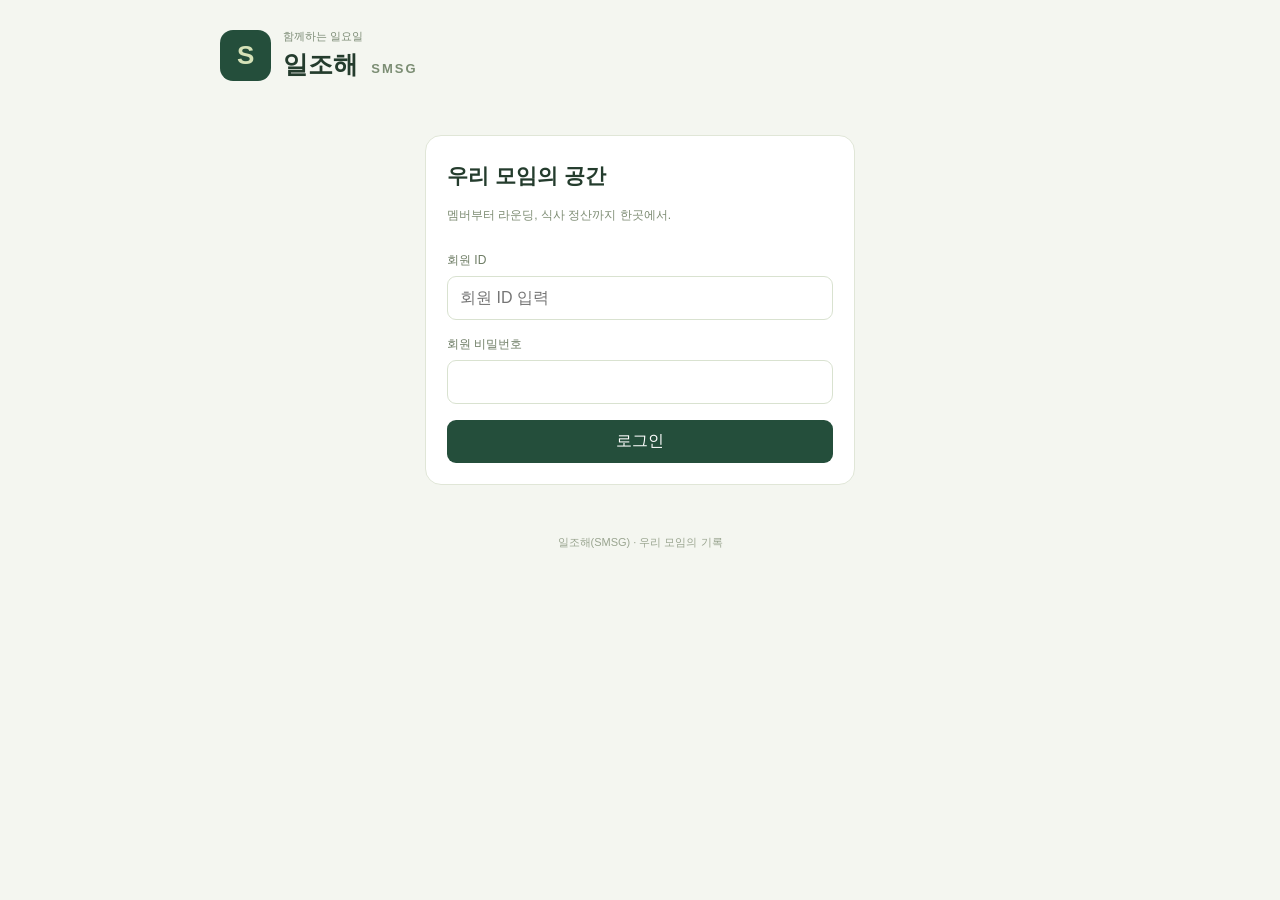
==== server-daily/static/index.html @ ca73aa0a "SMSG operating code backup 2026-11-17T16:15:00.797763+00:00" ====
<!doctype html><html lang="ko"><head><meta charset="utf-8"><meta name="viewport" content="width=device-width,initial-scale=1,viewport-fit=cover"><meta name="theme-color" content="#244e3b"><title>일조해(SMSG)</title><link rel="stylesheet" href="/static/style.css?v=photo-arrows-20261117"><script defer src="/static/app.js?v=photo-arrows-fix-20261117"></script></head><body><main><header><div class="brand">S</div><div><small>함께하는 일요일</small><h1>일조해 <span>SMSG</span></h1></div><div class="header-actions"><button id="share-link" hidden>공유 링크</button><button id="settings-button" hidden>설정</button><button id="logout" hidden>로그아웃</button></div></header><p id="welcome-user" class="welcome-user" hidden></p><section id="login" class="card"><h2>우리 모임의 공간</h2><p>멤버부터 라운딩, 식사 정산까지 한곳에서.</p><form id="loginform"><label>회원 ID<input type="text" name="username" autocomplete="username" placeholder="회원 ID 입력" required></label><label>회원 비밀번호<input type="password" name="password" autocomplete="current-password" required></label><button class="primary">로그인</button></form></section><div id="app" hidden><section class="hero"><div class="hero-kicker"><small>Sunday morning screen golf</small><div class="hero-tools"><div class="hero-tool-row"><button type="button" id="assistant-open" aria-label="AI 질문 열기">AI 질문</button><button type="button" id="photo-gallery-open" aria-label="사진첩 열기">사진첩</button></div><button type="button" id="swing-analysis-open" aria-label="스윙 분석 열기">스윙 분석</button></div></div><h2>좋은 사람들과,<br>즐거운 일요일.</h2><div><span id="membercount">0명의 멤버</span><span>모임 잔액 <b id="balance">0원</b></span></div></section><nav aria-label="주 메뉴"><button data-tab="members" class="selected">멤버</button><button data-tab="games">경기</button><button data-tab="courses">코스</button><button data-tab="meals">식대정산</button></nav><section id="content"></section></div><p id="status" role="status"></p><footer>일조해(SMSG) · 우리 모임의 기록</footer></main><dialog id="editor"><div class="dialoghead"><h2 id="dialogtitle"></h2><button id="close" aria-label="닫기">✕</button></div><form id="editform"></form></dialog><dialog id="share-dialog"><div class="dialoghead"><h2>전체 장부 공유 링크</h2><button type="button" id="share-close" aria-label="닫기">✕</button></div><p>읽기 전용 링크입니다. 링크를 가진 누구나 회원 이름·핸디·메모·참석 기록, 경기·참가자·점수·조편성, 식대 수입·지출·잔액·메모를 볼 수 있습니다.</p><p class="note">링크를 새로 만들면 이전 링크는 사용할 수 없게 됩니다. 공유 링크 메뉴에서 언제든 폐기할 수 있습니다.</p><div id="share-link-result" hidden><label>공유 주소<input id="share-url" type="url" readonly></label><button type="button" id="share-copy" class="primary full">주소 복사</button></div><div class="share-dialog-actions"><button type="button" id="share-create" class="primary">공유 링크 만들기</button><button type="button" id="share-revoke" class="delete">링크 폐기</button></div><p id="share-status" role="status"></p></dialog><dialog id="meal-image-preview" class="meal-image-preview"><div class="dialoghead"><h2>식대 정산 이미지</h2><button type="button" id="meal-image-close" aria-label="닫기">✕</button></div><p class="note">iPhone에서는 아래 버튼을 누른 뒤 공유 메뉴에서 <b>이미지 저장</b>을 선택하면 사진 앱에 저장됩니다.</p><div class="meal-image-preview-frame"><img id="meal-image-preview-img" alt="식대 정산표 미리보기"></div><div class="meal-image-preview-actions"><button type="button" id="meal-image-share" class="primary">사진 앱에 저장 / 공유</button><a id="meal-image-download" class="secondary" href="#" download>파일로 다운로드</a></div></dialog></body></html>
---- static/style.css ----
*{box-sizing:border-box}body{margin:0;background:#f4f6f0;color:#243c2d;font-family:Arial,'Apple SD Gothic Neo','Malgun Gothic',sans-serif}main{max-width:880px;margin:auto;padding:26px 20px 50px}header{display:flex;gap:12px;align-items:center;margin-bottom:26px}.brand{background:#244e3b;color:#d6e2b8;border-radius:13px;font-size:26px;padding:10px 17px;font-weight:bold}header small{color:#7c8b75;font-size:11px}h1{font-size:25px;margin:4px 0}h1 span{font-size:13px;letter-spacing:2px;margin-left:6px;color:#7b8d73}header>button{margin-left:auto;font-size:11px}.hero{background:#244e3b;color:#fff;border-radius:23px;padding:29px}.hero small{letter-spacing:3px;font-size:10px;color:#bed2a7}.hero h2{font-size:30px;line-height:1.4;font-weight:500;margin:20px 0 26px}.hero>div{border-top:1px solid #ffffff33;padding-top:18px;display:flex;justify-content:space-between;font-size:12px;color:#d6e1ce}.hero b{color:white;margin-left:8px}nav{display:grid;grid-template-columns:repeat(4,1fr);gap:5px;background:#e8ede1;padding:5px;border-radius:13px;margin:23px 0}button{font:inherit;cursor:pointer;border:1px solid #d4decc;border-radius:9px;padding:11px 13px;background:white;color:#355238}nav button{border:0;background:transparent;font-size:13px;padding:13px 3px}.selected{background:white;box-shadow:0 2px 7px #2e492014;font-weight:600}.primary{background:#244e3b;color:white;border:0}.title{display:flex;justify-content:space-between;align-items:center;margin:26px 0 17px}h2{font-size:21px;margin:0 0 10px}.title h2{margin:0}.title p,.card p{color:#7d8c73;font-size:12px;line-height:1.8}.title p{margin:6px 0 0}.cards{display:grid;grid-template-columns:1fr 1fr;gap:13px}.card{background:white;border:1px solid #e0e6d7;border-radius:16px;padding:21px}.clickable{cursor:pointer;text-align:left;width:100%}.card h3{font-size:18px;margin:5px 0 13px}.row{display:flex;justify-content:space-between;align-items:center;gap:12px}.muted{font-size:12px;color:#8b9782}.badge{background:#edf4e6;color:#53794a;padding:6px 10px;border-radius:20px;font-size:12px}.negative{background:#fff0e8;color:#aa633f}.stats{display:grid;grid-template-columns:repeat(3,1fr);gap:10px;margin-top:20px}.stats small{display:block;color:#8b9682;font-size:10px;margin-bottom:6px}.stats b{font-size:14px;font-weight:550}.empty{padding:35px 20px;text-align:center;color:#86957d;border:1px dashed #cedbc5;border-radius:15px;line-height:1.8}.rank{font-size:12px;color:#93a186}.big{font-size:29px;font-weight:600}label{display:flex;flex-direction:column;gap:7px;color:#6d7c64;font-size:12px;margin-bottom:16px}input,select,textarea{font:inherit;font-size:16px;width:100%;padding:12px;border:1px solid #d9e2d0;border-radius:9px;color:#2b4933;background:white}input:focus,textarea:focus{outline:2px solid #7da76b}input[type=checkbox]{width:20px;accent-color:#31593b}label.check{flex-direction:row;align-items:center;background:white;border:1px solid #e0e5d8;border-radius:10px;padding:13px;margin:0}dialog{border:0;border-radius:22px;background:#f8faf4;padding:23px;width:calc(100% - 24px);max-width:480px;max-height:93dvh;overflow:auto;color:inherit}dialog::backdrop{background:#132c2177}.dialoghead{display:flex;justify-content:space-between;align-items:center;margin-bottom:17px}.dialoghead button{border:0;background:#eaf0e1}.grid{display:grid;grid-template-columns:1fr 1fr;gap:0 14px}.wide{grid-column:span 2}.full{width:100%}.calc{padding:15px;background:#e9f2e2;border-radius:10px;margin-bottom:17px}.filters{display:flex;gap:10px;margin-bottom:17px}.filters select{width:125px}#status{color:#8b512f;line-height:1.6;font-size:13px}footer{text-align:center;color:#9aa590;font-size:11px;margin-top:34px}.group{margin-bottom:15px}.group ul{list-style:none;padding:0;margin:15px 0 0}.group li{display:flex;justify-content:space-between;padding:10px 0;border-top:1px solid #eef2e8;font-size:14px}.round-controls{margin-bottom:18px}.gap{margin-top:17px}.delete{color:#aa6249;background:transparent;border:0;width:100%;margin-top:13px}button:disabled{opacity:.5;cursor:wait}.ranklist{display:flex;flex-direction:column;gap:12px}.ranklist .card{display:flex;justify-content:space-between;align-items:center}.ranklist h3{margin:4px 0}.note{margin-top:13px;color:#94a08a;font-size:11px;line-height:1.7}.card form .primary{width:100%}#login{max-width:430px;margin:50px auto}#login h2{margin:5px 0 15px}#login p{margin-bottom:25px}[hidden]{display:none!important}@media(max-width:600px){main{padding:21px 16px 40px}.cards{grid-template-columns:1fr}.hero{padding:25px}.hero h2{font-size:28px}nav button{font-size:12px}.stats b{font-size:16px}.title h2{font-size:20px}dialog{margin:auto auto 0;border-radius:22px 22px 0 0;width:100%;padding-bottom:max(24px,env(safe-area-inset-bottom))}}

.game-toolbar{margin-bottom:16px}.group-total{padding-top:14px;border-top:1px solid #e0e6d7;font-size:13px}.filters select{min-width:150px}

.participant-result{border:0;background:transparent;padding:0;border-radius:0}.participant-result p{margin-bottom:0}

.group-sheet{max-width:1050px;width:calc(100% - 32px);margin:auto;border-radius:20px;background:#fff}.group-sheet .dialoghead h2{margin:6px 0 0}.group-sheet .dialoghead small{color:#74866d}.sheet-scroll{overflow-x:auto;padding-bottom:8px}.sheet-layout{display:grid;grid-template-columns:minmax(180px,0.9fr) minmax(270px,1.4fr) minmax(180px,0.9fr);gap:12px;align-items:stretch;min-width:690px}.match-table{border-collapse:collapse;width:100%;font-size:13px;text-align:center;border:2px solid #244e3b}.match-table caption{font-weight:bold;text-align:left;padding:8px 0 10px;color:#244e3b}.match-table th,.match-table td{border:1px solid #71876d;padding:9px 6px;white-space:nowrap}.match-table thead{background:#c7d8bf;color:#243c2d}.rank-table tbody tr:nth-child(even),.team-0{background:#edf3e8}.team-1{background:#fffbe3}.team-total{font-size:16px}.team-total small{display:block;font-size:11px;margin-top:6px;font-weight:normal}.match-info{border:2px solid #244e3b;margin-top:33px;padding:14px;background:#f8faf4}.match-info h3{margin:0 0 15px;font-size:15px}.match-info strong{color:#244e3b;font-size:17px}.match-info p{font-size:13px;line-height:1.8;margin-top:20px}.sheet-actions{display:flex;gap:9px;justify-content:flex-end;margin-top:18px}@media(max-width:600px){.group-sheet{width:calc(100% - 16px);margin:auto;border-radius:16px;padding:16px;max-height:90dvh}.group-sheet .dialoghead h2{font-size:19px}.sheet-actions button{flex:1;font-size:13px}.match-table th,.match-table td{padding:8px 5px}.sheet-layout{min-width:660px}}

.group-sheet.capture-fit{width:calc(100% - 16px);max-width:1050px;max-height:calc(100dvh - 16px);margin:auto;overflow:hidden;padding:14px;border-radius:16px}.capture-fit .dialoghead{margin-bottom:10px}.capture-fit .dialoghead h2{font-size:18px}.sheet-fit-controls{display:flex;gap:8px;margin-bottom:12px}.sheet-fit-controls button{font-size:12px;padding:7px 12px}.sheet-fit-controls button[aria-pressed=true]{background:#244e3b;color:#fff}.capture-fit .sheet-scroll{overflow:hidden;padding:0;margin:0 auto}.capture-fit .sheet-layout{width:900px;min-width:900px;grid-template-columns:230px 360px 286px;gap:12px;transform-origin:top left}.capture-fit .match-table{font-size:13px}.capture-fit .match-table th,.capture-fit .match-table td{padding:6px 5px}.capture-fit .match-info{padding:12px}.capture-fit .match-info p{margin-top:12px}.capture-fit .sheet-actions{margin-top:12px}.capture-fit .sheet-actions button{padding:8px 12px;font-size:12px}.capture-fit.fit-portrait .sheet-layout{width:560px;min-width:560px;grid-template-columns:218px 330px}.fit-portrait .match-info{grid-column:1 / -1;margin-top:0;display:grid;grid-template-columns:1fr 1fr;gap:6px 14px}.fit-portrait .match-info h3,.fit-portrait .match-info strong{margin:0;font-size:14px}.fit-portrait .match-info p{margin:0;font-size:12px;line-height:1.5}.fit-portrait .match-info .note{grid-column:1 / -1}.capture-fit .sheet-actions button{flex:initial}@media(max-width:600px){.capture-fit .sheet-actions button{flex:1}.group-sheet.capture-fit{padding:12px}.capture-fit .dialoghead h2{font-size:17px}}

.participant-delete{display:block;width:auto;margin:10px 0 0 auto;padding:6px 9px;border:0;border-radius:7px;background:#c93636;color:#fff;font-size:10px;line-height:1.3}.participant-delete:hover{background:#ac2929}

.member-details{display:grid;grid-template-columns:minmax(0,1fr) minmax(0,1fr);gap:14px 12px;align-items:start}.member-detail{display:flex;flex-direction:column;gap:5px;min-width:0;font-size:12px;color:#7b8b73;overflow-wrap:anywhere}.member-detail b{color:#355238;font-size:13px}.member-detail:nth-child(even){text-align:right}

.member-detail{flex-direction:row;align-items:baseline;gap:5px;font-size:12px}.member-detail b{font-size:12px;white-space:nowrap}.member-detail:nth-child(even){justify-content:flex-end}.member-detail>span{white-space:nowrap}

.member-detail:nth-child(even){justify-content:flex-start;text-align:left}

#editform .grid{grid-template-columns:minmax(0,1fr) minmax(0,1fr)}#editform .grid>label{min-width:0}#editform input,#editform select,#editform textarea{min-width:0;max-width:100%}#editform input[type=date]{appearance:none;-webkit-appearance:none;display:block;min-height:46px}@media(max-width:380px){#editform .grid{grid-template-columns:minmax(0,1fr)}#editform .wide{grid-column:span 1}}

#editform .participant-save{margin-top:20px}

#editor.participants-dialog{overflow:hidden;height:min(760px,90dvh);max-height:90dvh}#editor.participants-dialog[open]{display:flex;flex-direction:column}#editor.participants-dialog .dialoghead{flex:0 0 auto;margin-bottom:12px}#editor.participants-dialog #editform{display:flex;flex-direction:column;flex:1;min-height:0;overflow:hidden}#editor.participants-dialog #editform>.note{flex:0 0 auto;margin:0 0 12px}#editor.participants-dialog #editform>.cards{flex:1;min-height:0;overflow-y:auto;overscroll-behavior:contain;-webkit-overflow-scrolling:touch;padding-right:3px;padding-bottom:3px;align-content:start}#editor.participants-dialog .participant-save{flex:0 0 auto;margin-top:16px}#editor.participants-dialog #editerror{flex:0 0 auto;margin:8px 0 0;font-size:12px;color:#a33b31}@media(max-width:600px){#editor.participants-dialog{height:90dvh;padding-bottom:max(16px,env(safe-area-inset-bottom))}}

#editor.group-edit-dialog{overflow:hidden;height:min(760px,90dvh);max-height:90dvh}#editor.group-edit-dialog[open]{display:flex;flex-direction:column}#editor.group-edit-dialog .dialoghead{flex:0 0 auto;margin-bottom:12px}#editor.group-edit-dialog #editform{display:flex;flex-direction:column;flex:1;min-height:0;overflow:hidden}#editor.group-edit-dialog #editform>.note{flex:0 0 auto;margin:0 0 10px}#editor.group-edit-dialog #groupeditpreview{flex:0 0 auto;margin-bottom:10px;max-height:22dvh;overflow-y:auto}#editor.group-edit-dialog .group-edit-list{flex:1;min-height:0;overflow-y:auto;overscroll-behavior:contain;-webkit-overflow-scrolling:touch;padding-right:3px}#editor.group-edit-dialog #editform>.primary{flex:0 0 auto;margin-top:16px}#editor.group-edit-dialog #editerror{flex:0 0 auto;margin:8px 0 0;font-size:12px;color:#a33b31}@media(max-width:600px){#editor.group-edit-dialog{height:90dvh;padding-bottom:max(16px,env(safe-area-inset-bottom))}}

.member-attendance-history{margin-top:24px;padding-top:18px;border-top:1px solid #d9e2d0}.member-attendance-history h3{font-size:16px;margin:0 0 12px}.member-attendance-history ul{list-style:none;padding:0;margin:0}.member-attendance-history li{display:flex;justify-content:space-between;align-items:center;gap:12px;padding:12px 0;border-bottom:1px solid #e5ebdf;font-size:12px}.member-attendance-history li small{display:block;margin-top:5px;color:#819178}.member-attendance-history li>span{white-space:nowrap;color:#355238}

.member-profile-labels{display:grid;grid-template-columns:1fr 1fr;gap:16px;padding:14px;background:#edf3e8;border-radius:10px;margin-bottom:16px}.member-profile-labels>div{display:flex;flex-direction:column;gap:7px}.member-profile-labels span{font-size:12px;color:#6d7c64}.member-profile-labels strong{font-size:17px;color:#2b4933}

#editor.member-edit-dialog{overflow:hidden;max-height:90dvh}#editor.member-edit-dialog[open]{display:flex;flex-direction:column}#editor.member-edit-dialog .dialoghead{flex:0 0 auto;margin-bottom:16px}#editor.member-edit-dialog #editform{min-height:0;overflow-y:auto;overscroll-behavior:contain;-webkit-overflow-scrolling:touch;padding-right:3px}

.member-attendance-history .attendance-date-course{display:flex;align-items:center;gap:10px;min-width:0;flex:1}.member-attendance-history .attendance-date{white-space:nowrap;font-size:12px}.member-attendance-history .attendance-course{font-size:15px;color:#2b4933;overflow-wrap:anywhere;line-height:1.4}

.member-attendance-history .attendance-date,.member-attendance-history li>span{font-size:15px}

.game-edit-actions{display:flex;gap:7px;flex-wrap:wrap;justify-content:flex-end}.game-delete{background:#c93636;color:white;border:0;font-size:12px}

.game-delete-footer{display:flex;justify-content:flex-end;margin-top:24px}

.match-note{grid-column:1 / -1;border:2px solid #244e3b;padding:12px;background:#f8faf4;font-size:13px;line-height:1.6}.match-note h3{font-size:14px;margin:0 0 6px}.match-note>div{white-space:pre-wrap;overflow-wrap:anywhere}

.match-inline-note{display:block;margin-top:12px;white-space:pre-wrap;overflow-wrap:anywhere}

.attendance-actions{display:flex;gap:10px}.attendance-actions .primary{flex:1}.attendance-actions .game-delete{flex:0 0 auto}

.upcoming-course-row{display:flex;justify-content:space-between;align-items:center;gap:10px;margin-bottom:12px}.upcoming-course-row h3{margin:0;min-width:0;overflow-wrap:anywhere}.upcoming-course-row .attendance-actions{flex:0 0 auto}.upcoming-course-row .attendance-actions button{flex:0 0 auto;font-size:11px;padding:6px 10px;white-space:nowrap}

.upcoming-course-row .attendance-actions{flex:0 0 33.333%;justify-content:flex-end}.upcoming-course-row .attendance-actions button{width:100%;font-size:13px;padding:10px 12px}

.participant-card{display:grid;grid-template-columns:minmax(0,1fr) auto;gap:10px;align-items:start}.participant-side{display:flex;flex-direction:column;align-items:flex-end;gap:8px}.participant-side .participant-delete{margin:0}.participant-side .badge{white-space:nowrap}

.game-list-card-layout{display:grid;grid-template-columns:minmax(0,1fr) auto;gap:12px;align-items:start}.game-list-card-meta{display:flex;flex-direction:column;align-items:flex-end;gap:10px;text-align:right}.game-list-card-meta .muted{font-size:11px;white-space:nowrap}.game-list-card-meta .badge{white-space:nowrap}

.game-list-aligned{align-items:center;row-gap:18px}.game-list-aligned h3,.game-list-aligned p{margin:0}.game-list-aligned>.badge,.game-list-aligned>.muted{justify-self:end;text-align:right;white-space:nowrap}.game-list-aligned>.muted{font-size:11px}

.participant-side{gap:18px}

.participant-aligned{align-items:center;row-gap:18px}.participant-aligned .participant-name h3{margin:0}.participant-aligned .participant-handicap{justify-self:end;white-space:nowrap}.participant-aligned .participant-score{grid-column:1}.participant-aligned .participant-delete{grid-column:2;justify-self:end;margin:0}

.course-results{margin:-4px 0 18px;max-height:230px;overflow-y:auto;overscroll-behavior:contain}.course-results .note{margin:4px 0 10px}.course-option{display:flex;justify-content:space-between;gap:12px;width:100%;text-align:left;margin:5px 0;padding:10px;font-size:13px}.course-option small{color:#84947b;white-space:nowrap}

.course-option-details{display:flex;flex-direction:column;gap:5px;min-width:0}.course-option-details span{font-size:12px;color:#68815c}.course-option-details b{overflow-wrap:anywhere}

.course-tab-results{display:grid;gap:8px;max-height:360px;overflow-y:auto;margin-bottom:16px}.course-tab-results .course-option{width:100%;text-align:left}.course-selected{display:flex;align-items:center;justify-content:space-between;gap:12px;margin-top:12px}.course-selected h3{margin:0 0 7px}.course-selected p{margin:0}.course-official-link{flex-shrink:0;color:#31593b;font-size:12px;font-weight:600}.course-track-tabs{display:flex;gap:9px;overflow-x:auto;margin:18px 0 22px;padding-bottom:4px}.course-track-tabs button{flex:0 0 auto;border-radius:24px;color:#888}.course-track-tabs button.active{border-color:#4c91dd;color:#347ac7;background:#f7fbff}.course-hole-title{display:flex;justify-content:space-between;align-items:center;margin:0 4px}.course-hole-title>div{display:flex;flex-direction:column;gap:4px}.course-hole-title strong{font-size:24px;color:#1c3024}.course-hole-title span,.course-hole-count{color:#768279}.course-hole-map{position:relative;min-height:360px;display:flex;align-items:center;justify-content:center;margin:12px 0 22px}.course-hole-map img{display:block;max-width:76%;max-height:460px;object-fit:contain}.course-hole-map>button{position:absolute;top:50%;transform:translateY(-50%);border:0;background:transparent;color:#86928b;font-size:38px;padding:5px 10px}.course-hole-map>button:first-of-type{left:0}.course-hole-map>button:last-of-type{right:0}.course-tee-grid{display:grid;grid-template-columns:1fr 1fr;gap:14px 10px;background:#f9f9f9;border-radius:14px;padding:18px}.course-tee-item>div{display:flex;align-items:center;gap:6px;font-size:14px;color:#555}.course-tee-item strong{font-weight:600}.course-tee-item small{display:block;color:#858585;margin:8px 0 0 22px;font-size:12px}.tee-dot{display:inline-block;width:10px;height:10px;border-radius:50%}.tee-black{background:#444}.tee-blue{background:#3584df}.tee-white{background:#fff;border:1px solid #ccc}.tee-yellow{background:#f28a37}.tee-red{background:#ee5260}.tee-pink{background:#ed85bd}.course-strategy{margin:24px 0}.course-strategy h3{font-size:17px;margin:0 0 10px}.course-strategy-card{padding:14px;background:white;border:1px solid #e0e6d7;border-radius:12px;margin:8px 0}.course-strategy-card>div{display:flex;justify-content:space-between;color:#65705e;font-size:12px}.course-strategy-card small{color:#99a094}.course-strategy-card p{font-size:14px;line-height:1.7;white-space:normal;margin:10px 0 0;color:#39443b}@media(max-width:600px){.course-selected{align-items:flex-start;flex-direction:column}.course-hole-map{min-height:340px}.course-hole-map img{max-height:440px}.course-tee-grid{padding:16px 13px;gap:16px 8px}}
.course-filter-grid{display:grid;grid-template-columns:repeat(3,minmax(0,1fr));gap:10px;margin:14px 0 16px}.course-filter-grid label{font-size:13px}.course-filter-grid select{width:100%;margin-top:6px}@media(max-width:600px){.course-filter-grid{grid-template-columns:1fr 1fr}.course-filter-grid label:first-child{grid-column:1/-1}}
.course-recommendations{margin:18px 0}.course-recommendations h3{margin:0 0 6px;font-size:17px}.course-recommendations .course-option{margin:7px 0}
.course-recommendations .recommended-selected{border:2px solid #426e50;background:#eff6ed;box-shadow:0 0 0 2px #426e501a}.course-recommendations .recommended-selected small{color:#31593b;font-weight:700}
.course-recommendations .recommended-course{transition:background-color .08s,border-color .08s,box-shadow .08s,transform .08s}.course-recommendations .recommended-rolling{transform:scale(1.01)}
.member-attendance-history button.attendance-course{border:0;background:transparent;padding:0;margin:0;color:#2b4933;font:inherit;font-size:15px;font-weight:600;text-align:left;overflow-wrap:anywhere;line-height:1.4;cursor:pointer}.member-attendance-history button.attendance-course:hover{text-decoration:underline;color:#31593b}.member-course-detail{margin-top:18px;scroll-margin-top:20px}.member-course-detail>.empty{padding:14px;background:#f7f8f5;border-radius:10px}.member-course-detail>.course-option{margin:7px 0}.member-course-detail>.course-selected{margin-top:0}.member-course-detail .course-intro{margin:14px 0;padding:15px;background:#fff;border:1px solid #e0e6d7;border-radius:12px}.member-course-detail .course-intro h3{margin:0 0 8px;font-size:16px}.member-course-detail .course-intro p{margin:8px 0;line-height:1.65}.member-course-detail .course-intro small{color:#748071}
.member-attendance-history .attendance-difficulties{white-space:nowrap;color:#71816e;font-size:12px;line-height:1.4}
.game-course-title{border:0;background:transparent;padding:0;margin:0;color:inherit;font:inherit;font-size:inherit;font-weight:inherit;text-align:left;cursor:pointer}.game-course-title:hover{color:#31593b;text-decoration:underline}#game-course-detail{margin:0 0 18px}
.profile-history-row{display:block!important}.profile-history-content{display:flex;align-items:center;justify-content:space-between;gap:12px;flex-wrap:wrap;width:100%}.profile-history-content .attendance-date-course{flex:1}.profile-history-content .profile-history-score{white-space:nowrap;color:#355238}.profile-history-content .member-course-detail{flex:0 0 100%;width:100%}
.profile-history-content .member-course-detail[hidden]{display:none!important}
.member-directory-card{display:block;color:inherit;text-decoration:none;transition:border-color .15s,transform .15s}.member-directory-card:hover{border-color:#9bad8b;transform:translateY(-1px)}
.member-history-row{display:block!important}.member-history-content{display:flex;align-items:center;justify-content:space-between;gap:12px;flex-wrap:wrap;width:100%}.member-history-content .attendance-date-course{flex:1}.member-history-content .member-history-score{white-space:nowrap;color:#355238}.member-history-content .member-course-detail{flex:0 0 100%;width:100%}.member-history-content .member-course-detail[hidden]{display:none!important}
.header-actions{display:flex;gap:8px;margin-left:auto}.header-actions button{margin-left:0}.header-actions #password-change{font-size:11px}
.member-directory-grid{grid-template-columns:repeat(3,minmax(0,1fr));gap:10px}.member-directory-grid .member-directory-card{padding:14px 8px;text-align:center}.member-directory-grid h3{margin:0;font-size:16px;line-height:1.4;overflow-wrap:anywhere}
@media(max-width:600px){.member-directory-grid{grid-template-columns:repeat(3,minmax(0,1fr));gap:8px}.member-directory-grid .member-directory-card{padding:12px 5px}.member-directory-grid h3{font-size:14px}}
.handicap-basis{display:inline-block;margin-left:4px;color:#87947f;font-size:9px;font-weight:500;vertical-align:baseline}
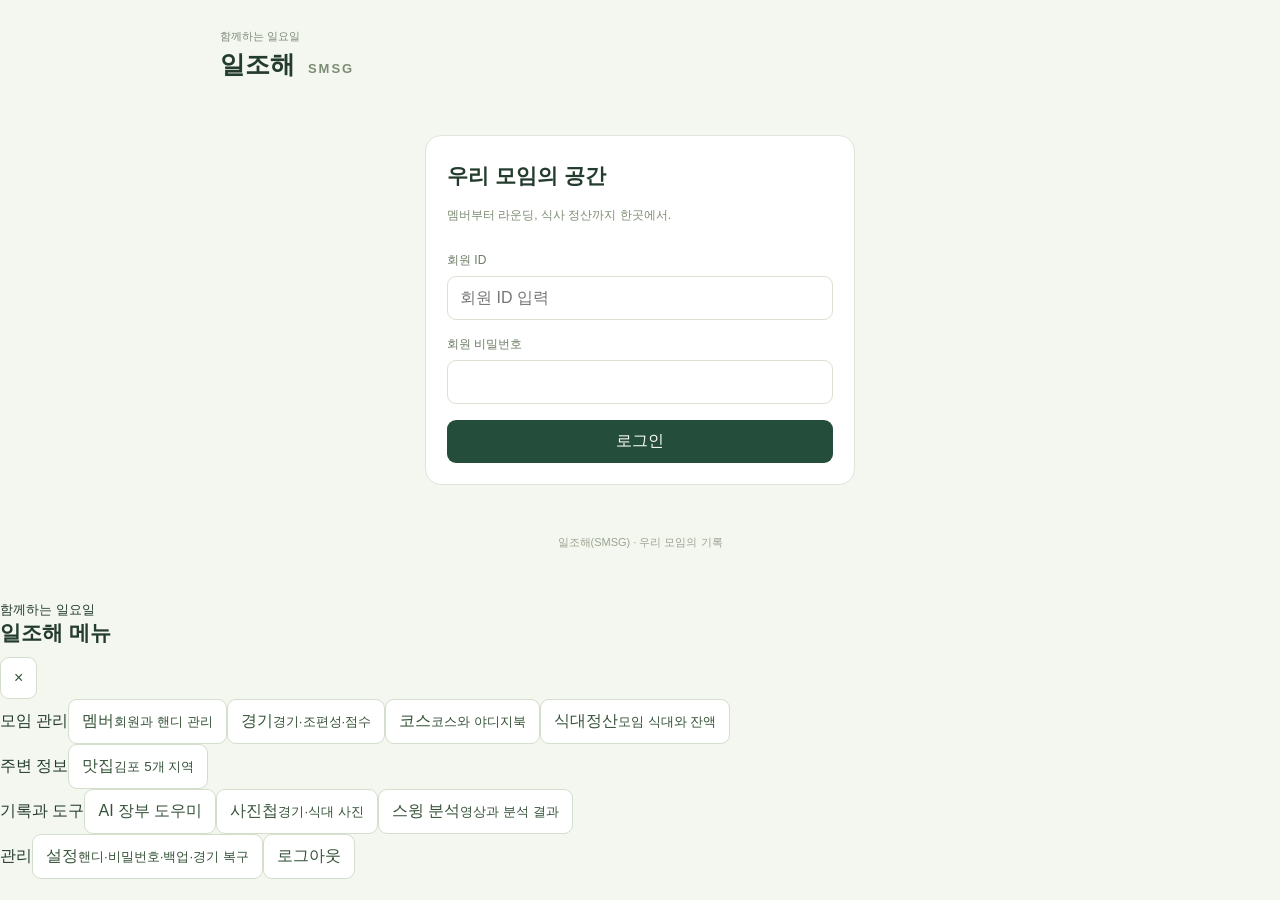
==== commit a5014d8e: "SMSG operating code backup 2026-11-20T16:15:00.815458+00:00" ====
--- a/server-daily/static/index.html
+++ b/server-daily/static/index.html
@@ -1 +1 @@
-<!doctype html><html lang="ko"><head><meta charset="utf-8"><meta name="viewport" content="width=device-width,initial-scale=1,viewport-fit=cover"><meta name="theme-color" content="#244e3b"><title>일조해(SMSG)</title><link rel="stylesheet" href="/static/style.css?v=photo-arrows-20261117"><script defer src="/static/app.js?v=photo-arrows-fix-20261117"></script></head><body><main><header><div class="brand">S</div><div><small>함께하는 일요일</small><h1>일조해 <span>SMSG</span></h1></div><div class="header-actions"><button id="share-link" hidden>공유 링크</button><button id="settings-button" hidden>설정</button><button id="logout" hidden>로그아웃</button></div></header><p id="welcome-user" class="welcome-user" hidden></p><section id="login" class="card"><h2>우리 모임의 공간</h2><p>멤버부터 라운딩, 식사 정산까지 한곳에서.</p><form id="loginform"><label>회원 ID<input type="text" name="username" autocomplete="username" placeholder="회원 ID 입력" required></label><label>회원 비밀번호<input type="password" name="password" autocomplete="current-password" required></label><button class="primary">로그인</button></form></section><div id="app" hidden><section class="hero"><div class="hero-kicker"><small>Sunday morning screen golf</small><div class="hero-tools"><div class="hero-tool-row"><button type="button" id="assistant-open" aria-label="AI 질문 열기">AI 질문</button><button type="button" id="photo-gallery-open" aria-label="사진첩 열기">사진첩</button></div><button type="button" id="swing-analysis-open" aria-label="스윙 분석 열기">스윙 분석</button></div></div><h2>좋은 사람들과,<br>즐거운 일요일.</h2><div><span id="membercount">0명의 멤버</span><span>모임 잔액 <b id="balance">0원</b></span></div></section><nav aria-label="주 메뉴"><button data-tab="members" class="selected">멤버</button><button data-tab="games">경기</button><button data-tab="courses">코스</button><button data-tab="meals">식대정산</button></nav><section id="content"></section></div><p id="status" role="status"></p><footer>일조해(SMSG) · 우리 모임의 기록</footer></main><dialog id="editor"><div class="dialoghead"><h2 id="dialogtitle"></h2><button id="close" aria-label="닫기">✕</button></div><form id="editform"></form></dialog><dialog id="share-dialog"><div class="dialoghead"><h2>전체 장부 공유 링크</h2><button type="button" id="share-close" aria-label="닫기">✕</button></div><p>읽기 전용 링크입니다. 링크를 가진 누구나 회원 이름·핸디·메모·참석 기록, 경기·참가자·점수·조편성, 식대 수입·지출·잔액·메모를 볼 수 있습니다.</p><p class="note">링크를 새로 만들면 이전 링크는 사용할 수 없게 됩니다. 공유 링크 메뉴에서 언제든 폐기할 수 있습니다.</p><div id="share-link-result" hidden><label>공유 주소<input id="share-url" type="url" readonly></label><button type="button" id="share-copy" class="primary full">주소 복사</button></div><div class="share-dialog-actions"><button type="button" id="share-create" class="primary">공유 링크 만들기</button><button type="button" id="share-revoke" class="delete">링크 폐기</button></div><p id="share-status" role="status"></p></dialog><dialog id="meal-image-preview" class="meal-image-preview"><div class="dialoghead"><h2>식대 정산 이미지</h2><button type="button" id="meal-image-close" aria-label="닫기">✕</button></div><p class="note">iPhone에서는 아래 버튼을 누른 뒤 공유 메뉴에서 <b>이미지 저장</b>을 선택하면 사진 앱에 저장됩니다.</p><div class="meal-image-preview-frame"><img id="meal-image-preview-img" alt="식대 정산표 미리보기"></div><div class="meal-image-preview-actions"><button type="button" id="meal-image-share" class="primary">사진 앱에 저장 / 공유</button><a id="meal-image-download" class="secondary" href="#" download>파일로 다운로드</a></div></dialog></body></html>
+<!doctype html><html lang="ko"><head><meta charset="utf-8"><meta name="viewport" content="width=device-width,initial-scale=1,viewport-fit=cover"><meta name="theme-color" content="#244e3b"><title>일조해(SMSG)</title><link rel="stylesheet" href="/static/style.css?v=gimpo-restaurants-photo-css-20261120"><script defer src="/static/app.js?v=login-refresh-fix-20261120"></script></head><body><main><header><button type="button" class="brand menu-trigger" id="menu-open" aria-label="메뉴 열기" aria-controls="app-menu" aria-expanded="false" hidden><svg viewBox="0 0 24 24" aria-hidden="true"><path d="M4 6h16M4 12h16M4 18h16"/></svg></button><div><small>함께하는 일요일</small><h1>일조해 <span>SMSG</span></h1></div><div class="header-actions"><button id="share-link" hidden>공유 링크</button><button id="settings-button" hidden>설정</button><button id="logout" hidden>로그아웃</button></div></header><p id="welcome-user" class="welcome-user" hidden></p><section id="login" class="card"><h2>우리 모임의 공간</h2><p>멤버부터 라운딩, 식사 정산까지 한곳에서.</p><form id="loginform"><label>회원 ID<input type="text" name="username" autocomplete="username" placeholder="회원 ID 입력" required></label><label>회원 비밀번호<input type="password" name="password" autocomplete="current-password" required></label><button class="primary">로그인</button></form></section><div id="app" hidden><section class="hero"><div class="hero-kicker"><small>Sunday morning screen golf</small></div><h2>좋은 사람들과,<br>즐거운 일요일.</h2><div><span id="membercount">0명의 멤버</span><span>모임 잔액 <b id="balance">0원</b></span></div></section><nav aria-label="주 메뉴"><button data-tab="members" class="selected">멤버</button><button data-tab="games">경기</button><button data-tab="courses">코스</button><button data-tab="meals">식대정산</button></nav><section id="content"></section></div><p id="status" role="status"></p><footer>일조해(SMSG) · 우리 모임의 기록</footer></main><dialog id="editor"><div class="dialoghead"><h2 id="dialogtitle"></h2><button id="close" aria-label="닫기">✕</button></div><form id="editform"></form></dialog><dialog id="share-dialog"><div class="dialoghead"><h2>전체 장부 공유 링크</h2><button type="button" id="share-close" aria-label="닫기">✕</button></div><p>읽기 전용 링크입니다. 링크를 가진 누구나 회원 이름·핸디·메모·참석 기록, 경기·참가자·점수·조편성, 식대 수입·지출·잔액·메모를 볼 수 있습니다.</p><p class="note">링크를 새로 만들면 이전 링크는 사용할 수 없게 됩니다. 공유 링크 메뉴에서 언제든 폐기할 수 있습니다.</p><div id="share-link-result" hidden><label>공유 주소<input id="share-url" type="url" readonly></label><button type="button" id="share-copy" class="primary full">주소 복사</button></div><div class="share-dialog-actions"><button type="button" id="share-create" class="primary">공유 링크 만들기</button><button type="button" id="share-revoke" class="delete">링크 폐기</button></div><p id="share-status" role="status"></p></dialog><dialog id="meal-image-preview" class="meal-image-preview"><div class="dialoghead"><h2>식대 정산 이미지</h2><button type="button" id="meal-image-close" aria-label="닫기">✕</button></div><p class="note">iPhone에서는 아래 버튼을 누른 뒤 공유 메뉴에서 <b>이미지 저장</b>을 선택하면 사진 앱에 저장됩니다.</p><div class="meal-image-preview-frame"><img id="meal-image-preview-img" alt="식대 정산표 미리보기"></div><div class="meal-image-preview-actions"><button type="button" id="meal-image-share" class="primary">사진 앱에 저장 / 공유</button><a id="meal-image-download" class="secondary" href="#" download>파일로 다운로드</a></div></dialog><div id="app-menu" class="app-menu-overlay" aria-hidden="true"><aside class="app-menu-panel" role="dialog" aria-modal="true" aria-labelledby="app-menu-title"><div class="app-menu-head"><div><small>함께하는 일요일</small><h2 id="app-menu-title">일조해 메뉴</h2></div><button type="button" id="menu-close" aria-label="메뉴 닫기">×</button></div><div class="app-menu-group"><span>모임 관리</span><button type="button" data-menu-tab="members"><span>멤버</span><small>회원과 핸디 관리</small></button><button type="button" data-menu-tab="games"><span>경기</span><small>경기·조편성·점수</small></button><button type="button" data-menu-tab="courses"><span>코스</span><small>코스와 야디지북</small></button><button type="button" data-menu-tab="meals"><span>식대정산</span><small>모임 식대와 잔액</small></button></div><div class="app-menu-group"><span>주변 정보</span><button type="button" data-menu-tab="restaurants"><span>맛집</span><small>김포 5개 지역</small></button></div><div class="app-menu-group"><span>기록과 도구</span><button type="button" id="menu-assistant"><span>AI 장부 도우미</span></button><button type="button" id="menu-gallery"><span>사진첩</span><small>경기·식대 사진</small></button><button type="button" id="menu-swing"><span>스윙 분석</span><small>영상과 분석 결과</small></button></div><div class="app-menu-group"><span>관리</span><button type="button" id="menu-settings"><span>설정</span><small>핸디·비밀번호·백업·경기 복구</small></button><button type="button" id="menu-logout"><span>로그아웃</span></button></div></aside></div></body></html>
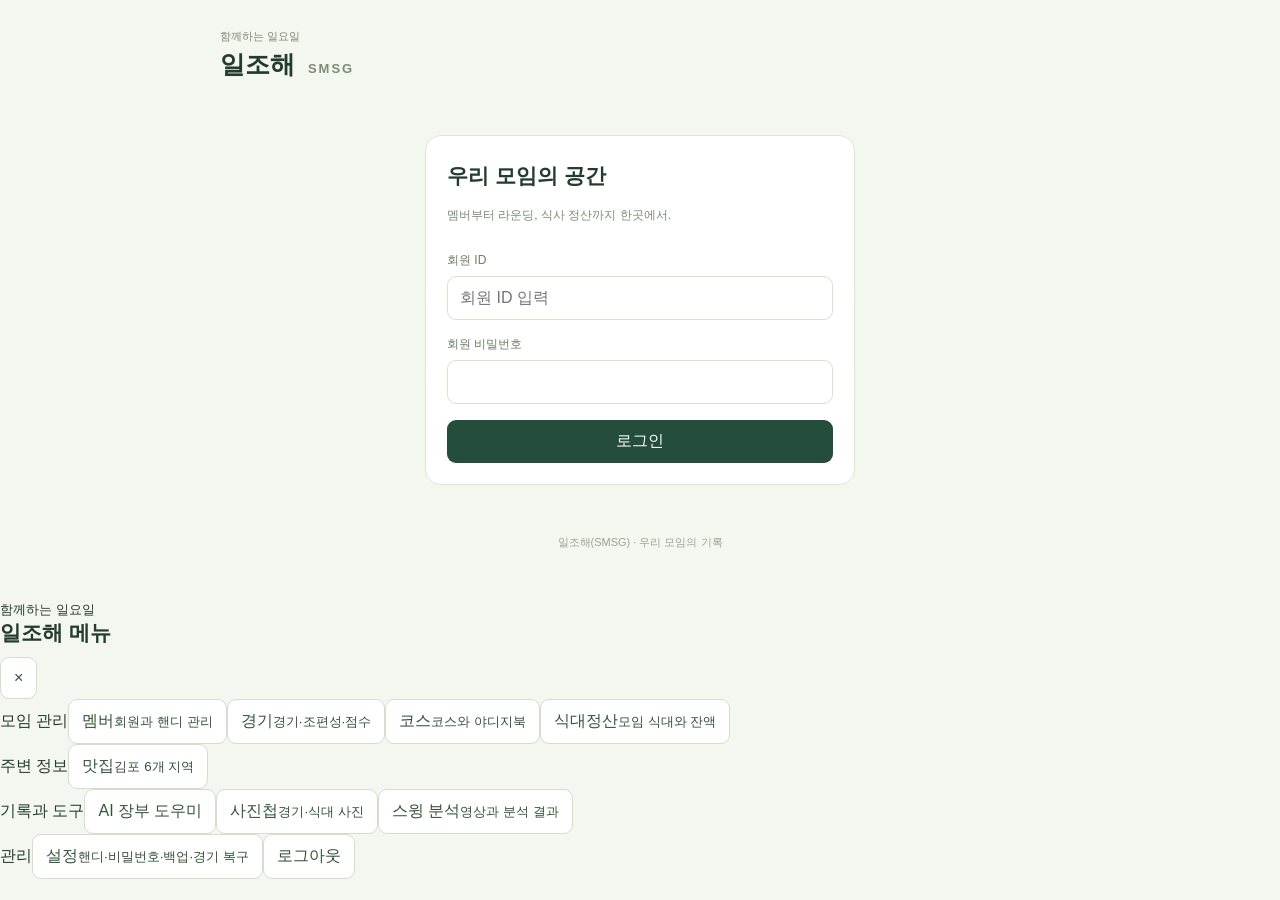
==== commit 96b6c045: "SMSG operating code backup 2026-11-23T16:15:00.799893+00:00" ====
--- a/server-daily/static/index.html
+++ b/server-daily/static/index.html
@@ -1 +1 @@
-<!doctype html><html lang="ko"><head><meta charset="utf-8"><meta name="viewport" content="width=device-width,initial-scale=1,viewport-fit=cover"><meta name="theme-color" content="#244e3b"><title>일조해(SMSG)</title><link rel="stylesheet" href="/static/style.css?v=gimpo-restaurants-photo-css-20261120"><script defer src="/static/app.js?v=login-refresh-fix-20261120"></script></head><body><main><header><button type="button" class="brand menu-trigger" id="menu-open" aria-label="메뉴 열기" aria-controls="app-menu" aria-expanded="false" hidden><svg viewBox="0 0 24 24" aria-hidden="true"><path d="M4 6h16M4 12h16M4 18h16"/></svg></button><div><small>함께하는 일요일</small><h1>일조해 <span>SMSG</span></h1></div><div class="header-actions"><button id="share-link" hidden>공유 링크</button><button id="settings-button" hidden>설정</button><button id="logout" hidden>로그아웃</button></div></header><p id="welcome-user" class="welcome-user" hidden></p><section id="login" class="card"><h2>우리 모임의 공간</h2><p>멤버부터 라운딩, 식사 정산까지 한곳에서.</p><form id="loginform"><label>회원 ID<input type="text" name="username" autocomplete="username" placeholder="회원 ID 입력" required></label><label>회원 비밀번호<input type="password" name="password" autocomplete="current-password" required></label><button class="primary">로그인</button></form></section><div id="app" hidden><section class="hero"><div class="hero-kicker"><small>Sunday morning screen golf</small></div><h2>좋은 사람들과,<br>즐거운 일요일.</h2><div><span id="membercount">0명의 멤버</span><span>모임 잔액 <b id="balance">0원</b></span></div></section><nav aria-label="주 메뉴"><button data-tab="members" class="selected">멤버</button><button data-tab="games">경기</button><button data-tab="courses">코스</button><button data-tab="meals">식대정산</button></nav><section id="content"></section></div><p id="status" role="status"></p><footer>일조해(SMSG) · 우리 모임의 기록</footer></main><dialog id="editor"><div class="dialoghead"><h2 id="dialogtitle"></h2><button id="close" aria-label="닫기">✕</button></div><form id="editform"></form></dialog><dialog id="share-dialog"><div class="dialoghead"><h2>전체 장부 공유 링크</h2><button type="button" id="share-close" aria-label="닫기">✕</button></div><p>읽기 전용 링크입니다. 링크를 가진 누구나 회원 이름·핸디·메모·참석 기록, 경기·참가자·점수·조편성, 식대 수입·지출·잔액·메모를 볼 수 있습니다.</p><p class="note">링크를 새로 만들면 이전 링크는 사용할 수 없게 됩니다. 공유 링크 메뉴에서 언제든 폐기할 수 있습니다.</p><div id="share-link-result" hidden><label>공유 주소<input id="share-url" type="url" readonly></label><button type="button" id="share-copy" class="primary full">주소 복사</button></div><div class="share-dialog-actions"><button type="button" id="share-create" class="primary">공유 링크 만들기</button><button type="button" id="share-revoke" class="delete">링크 폐기</button></div><p id="share-status" role="status"></p></dialog><dialog id="meal-image-preview" class="meal-image-preview"><div class="dialoghead"><h2>식대 정산 이미지</h2><button type="button" id="meal-image-close" aria-label="닫기">✕</button></div><p class="note">iPhone에서는 아래 버튼을 누른 뒤 공유 메뉴에서 <b>이미지 저장</b>을 선택하면 사진 앱에 저장됩니다.</p><div class="meal-image-preview-frame"><img id="meal-image-preview-img" alt="식대 정산표 미리보기"></div><div class="meal-image-preview-actions"><button type="button" id="meal-image-share" class="primary">사진 앱에 저장 / 공유</button><a id="meal-image-download" class="secondary" href="#" download>파일로 다운로드</a></div></dialog><div id="app-menu" class="app-menu-overlay" aria-hidden="true"><aside class="app-menu-panel" role="dialog" aria-modal="true" aria-labelledby="app-menu-title"><div class="app-menu-head"><div><small>함께하는 일요일</small><h2 id="app-menu-title">일조해 메뉴</h2></div><button type="button" id="menu-close" aria-label="메뉴 닫기">×</button></div><div class="app-menu-group"><span>모임 관리</span><button type="button" data-menu-tab="members"><span>멤버</span><small>회원과 핸디 관리</small></button><button type="button" data-menu-tab="games"><span>경기</span><small>경기·조편성·점수</small></button><button type="button" data-menu-tab="courses"><span>코스</span><small>코스와 야디지북</small></button><button type="button" data-menu-tab="meals"><span>식대정산</span><small>모임 식대와 잔액</small></button></div><div class="app-menu-group"><span>주변 정보</span><button type="button" data-menu-tab="restaurants"><span>맛집</span><small>김포 5개 지역</small></button></div><div class="app-menu-group"><span>기록과 도구</span><button type="button" id="menu-assistant"><span>AI 장부 도우미</span></button><button type="button" id="menu-gallery"><span>사진첩</span><small>경기·식대 사진</small></button><button type="button" id="menu-swing"><span>스윙 분석</span><small>영상과 분석 결과</small></button></div><div class="app-menu-group"><span>관리</span><button type="button" id="menu-settings"><span>설정</span><small>핸디·비밀번호·백업·경기 복구</small></button><button type="button" id="menu-logout"><span>로그아웃</span></button></div></aside></div></body></html>
+<!doctype html><html lang="ko"><head><meta charset="utf-8"><meta name="viewport" content="width=device-width,initial-scale=1,viewport-fit=cover"><meta name="theme-color" content="#244e3b"><title>일조해(SMSG)</title><link rel="stylesheet" href="/static/style.css?v=gimpo-restaurants-photo-css-20261120"><script defer src="/static/app.js?v=member-attendance-sort-20261122-gangpo-20261123-kakao-google-photo-auto-area"></script></head><body><main><header><button type="button" class="brand menu-trigger" id="menu-open" aria-label="메뉴 열기" aria-controls="app-menu" aria-expanded="false" hidden><svg viewBox="0 0 24 24" aria-hidden="true"><path d="M4 6h16M4 12h16M4 18h16"/></svg></button><div><small>함께하는 일요일</small><h1>일조해 <span>SMSG</span></h1></div><div class="header-actions"><button id="share-link" hidden>공유 링크</button><button id="settings-button" hidden>설정</button><button id="logout" hidden>로그아웃</button></div></header><p id="welcome-user" class="welcome-user" hidden></p><section id="login" class="card"><h2>우리 모임의 공간</h2><p>멤버부터 라운딩, 식사 정산까지 한곳에서.</p><form id="loginform"><label>회원 ID<input type="text" name="username" autocomplete="username" placeholder="회원 ID 입력" required></label><label>회원 비밀번호<input type="password" name="password" autocomplete="current-password" required></label><button class="primary">로그인</button></form></section><div id="app" hidden><section class="hero"><div class="hero-kicker"><small>Sunday morning screen golf</small></div><h2>좋은 사람들과,<br>즐거운 일요일.</h2><div><span id="membercount">0명의 멤버</span><span>모임 잔액 <b id="balance">0원</b></span></div></section><nav aria-label="주 메뉴"><button data-tab="members" class="selected">멤버</button><button data-tab="games">경기</button><button data-tab="courses">코스</button><button data-tab="meals">식대정산</button></nav><section id="content"></section></div><p id="status" role="status"></p><footer>일조해(SMSG) · 우리 모임의 기록</footer></main><dialog id="editor"><div class="dialoghead"><h2 id="dialogtitle"></h2><button id="close" aria-label="닫기">✕</button></div><form id="editform"></form></dialog><dialog id="share-dialog"><div class="dialoghead"><h2>전체 장부 공유 링크</h2><button type="button" id="share-close" aria-label="닫기">✕</button></div><p>읽기 전용 링크입니다. 링크를 가진 누구나 회원 이름·핸디·메모·참석 기록, 경기·참가자·점수·조편성, 식대 수입·지출·잔액·메모를 볼 수 있습니다.</p><p class="note">링크를 새로 만들면 이전 링크는 사용할 수 없게 됩니다. 공유 링크 메뉴에서 언제든 폐기할 수 있습니다.</p><div id="share-link-result" hidden><label>공유 주소<input id="share-url" type="url" readonly></label><button type="button" id="share-copy" class="primary full">주소 복사</button></div><div class="share-dialog-actions"><button type="button" id="share-create" class="primary">공유 링크 만들기</button><button type="button" id="share-revoke" class="delete">링크 폐기</button></div><p id="share-status" role="status"></p></dialog><dialog id="meal-image-preview" class="meal-image-preview"><div class="dialoghead"><h2>식대 정산 이미지</h2><button type="button" id="meal-image-close" aria-label="닫기">✕</button></div><p class="note">iPhone에서는 아래 버튼을 누른 뒤 공유 메뉴에서 <b>이미지 저장</b>을 선택하면 사진 앱에 저장됩니다.</p><div class="meal-image-preview-frame"><img id="meal-image-preview-img" alt="식대 정산표 미리보기"></div><div class="meal-image-preview-actions"><button type="button" id="meal-image-share" class="primary">사진 앱에 저장 / 공유</button><a id="meal-image-download" class="secondary" href="#" download>파일로 다운로드</a></div></dialog><div id="app-menu" class="app-menu-overlay" aria-hidden="true"><aside class="app-menu-panel" role="dialog" aria-modal="true" aria-labelledby="app-menu-title"><div class="app-menu-head"><div><small>함께하는 일요일</small><h2 id="app-menu-title">일조해 메뉴</h2></div><button type="button" id="menu-close" aria-label="메뉴 닫기">×</button></div><div class="app-menu-group"><span>모임 관리</span><button type="button" data-menu-tab="members"><span>멤버</span><small>회원과 핸디 관리</small></button><button type="button" data-menu-tab="games"><span>경기</span><small>경기·조편성·점수</small></button><button type="button" data-menu-tab="courses"><span>코스</span><small>코스와 야디지북</small></button><button type="button" data-menu-tab="meals"><span>식대정산</span><small>모임 식대와 잔액</small></button></div><div class="app-menu-group"><span>주변 정보</span><button type="button" data-menu-tab="restaurants"><span>맛집</span><small>김포 6개 지역</small></button></div><div class="app-menu-group"><span>기록과 도구</span><button type="button" id="menu-assistant"><span>AI 장부 도우미</span></button><button type="button" id="menu-gallery"><span>사진첩</span><small>경기·식대 사진</small></button><button type="button" id="menu-swing"><span>스윙 분석</span><small>영상과 분석 결과</small></button></div><div class="app-menu-group"><span>관리</span><button type="button" id="menu-settings"><span>설정</span><small>핸디·비밀번호·백업·경기 복구</small></button><button type="button" id="menu-logout"><span>로그아웃</span></button></div></aside></div></body></html>
